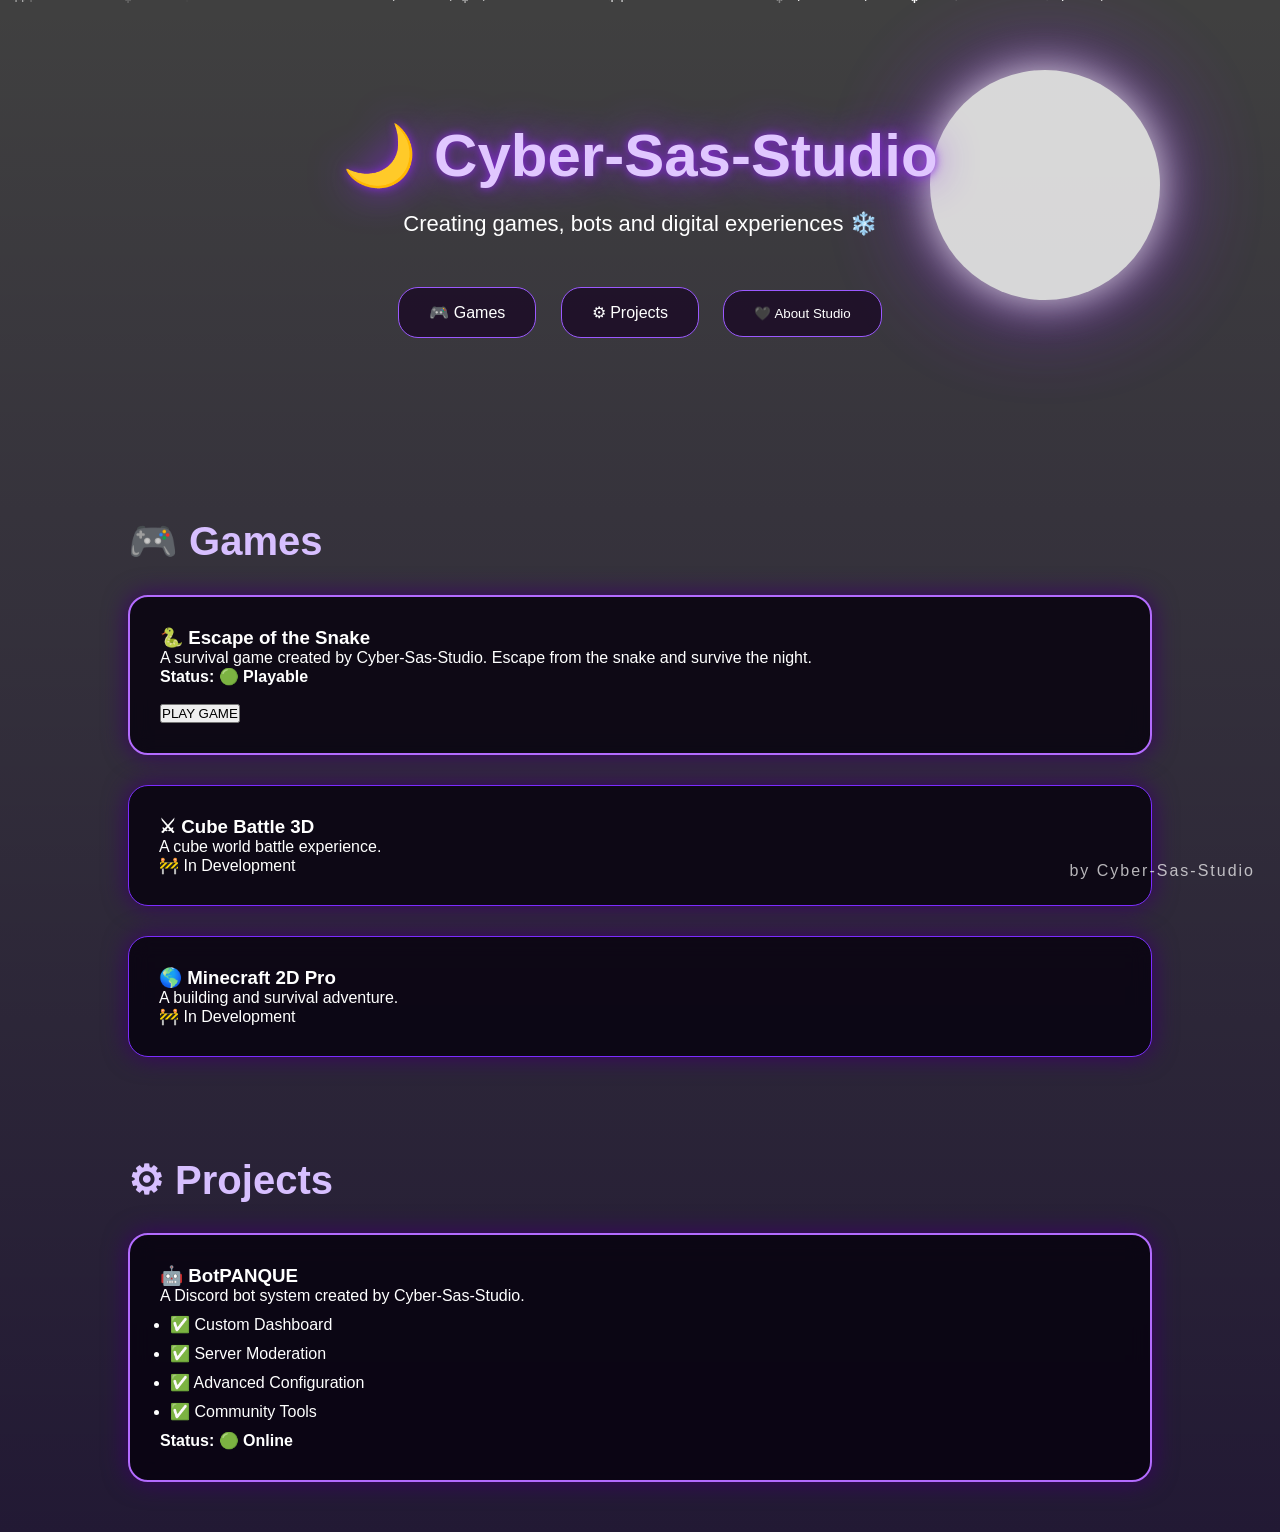
==== index.html @ 608f8f17 "Cyber-Sas-Studio initial release" ====
<!DOCTYPE html>
<html lang="en">

<head>

<meta charset="UTF-8">
<meta name="viewport" content="width=device-width, initial-scale=1.0">

<title>Cyber-Sas-Studio</title>

<link rel="stylesheet" href="style.css">

</head>


<body>


<div class="snow"></div>


<header>

<h1>🌙 Cyber-Sas-Studio</h1>

<p>
Creating games, bots and digital experiences ❄️
</p>


<nav>

<a href="#games">🎮 Games</a>

<a href="#projects">⚙ Projects</a>

<button id="aboutBtn">
🖤 About Studio
</button>

</nav>


</header>



<section id="games">

<h2>🎮 Games</h2>


<div class="card featured">

<h3>🐍 Escape of the Snake</h3>

<p>
A survival game created by Cyber-Sas-Studio.
Escape from the snake and survive the night.
</p>

<strong>
Status: 🟢 Playable
</strong>


<br><br>


<a href="games/escape-of-the-snake/index.html">

<button>
PLAY GAME
</button>

</a>


</div>



<div class="card">

<h3>⚔ Cube Battle 3D</h3>

<p>
A cube world battle experience.
</p>

<span>🚧 In Development</span>

</div>



<div class="card">

<h3>🌎 Minecraft 2D Pro</h3>

<p>
A building and survival adventure.
</p>

<span>🚧 In Development</span>

</div>


</section>




<section id="projects">

<h2>⚙ Projects</h2>


<div class="card featured">


<h3>🤖 BotPANQUE</h3>


<p>
A Discord bot system created by Cyber-Sas-Studio.
</p>


<ul>

<li>✅ Custom Dashboard</li>

<li>✅ Server Moderation</li>

<li>✅ Advanced Configuration</li>

<li>✅ Community Tools</li>

</ul>


<strong>
Status: 🟢 Online
</strong>


</div>


</section>





<!-- ABOUT WINDOW -->

<div class="about-box" id="aboutBox">


<div class="about-content">


<h2>🖤 About Cyber-Sas-Studio</h2>


<p>
In the silence of the digital world, new ideas are born.
</p>


<p>
Cyber-Sas-Studio is an independent creative studio focused on creating games, Discord bots and unique digital experiences.
</p>


<p>
We transform ideas into reality through creativity, programming and technology.
</p>


<p>
From small experiments to ambitious projects, every creation is part of our journey.
</p>


<p>
We are constantly building new worlds, developing new tools and exploring new possibilities.
</p>


<h3>
⚡ From the shadows, we create.
</h3>


<button id="closeAbout">
CLOSE
</button>


</div>


</div>




<footer>

by Cyber-Sas-Studio

</footer>



<script src="script.js"></script>


</body>

</html>
---- style.css ----
*{

margin:0;
padding:0;
box-sizing:border-box;
font-family:Arial,sans-serif;

}


body{

min-height:100vh;

color:white;

background:

linear-gradient(
rgba(0,0,0,.75),
rgba(10,0,30,.9)
),

url("https://images.unsplash.com/photo-1470770841072-f978cf4d019e")

center/cover fixed;


overflow-x:hidden;

}




body::before{


content:"";

position:fixed;


width:230px;

height:230px;


background:white;

border-radius:50%;


top:70px;

right:120px;


box-shadow:

0 0 40px white,

0 0 100px #8a2be2;


opacity:.8;


z-index:-1;


}




header{

text-align:center;

padding:120px 20px;

}



header h1{


font-size:60px;

color:#e0c7ff;


text-shadow:

0 0 10px #8a2be2,

0 0 40px #8a2be2;


}



header p{

font-size:22px;

margin-top:20px;

}




nav{

margin-top:40px;

}



nav a,
nav button{


color:white;

text-decoration:none;


padding:15px 30px;


margin:10px;


border:1px solid #9b59ff;


border-radius:20px;


background:#140020aa;


display:inline-block;


cursor:pointer;


transition:.3s;


}



nav a:hover,
nav button:hover{


background:#8a2be2;

box-shadow:0 0 25px #8a2be2;


}





section{

padding:50px 10%;

}



h2{

font-size:40px;

color:#d7bfff;

}




.card{


margin-top:30px;


padding:30px;


background:#05000dcc;


border:1px solid #7b2cff;


border-radius:20px;


box-shadow:

0 0 25px #3b0066;


backdrop-filter:blur(10px);


}



.featured{


border:2px solid #b36bff;


}



li{

margin:10px;

}




footer{


position:fixed;


bottom:20px;


right:25px;


color:white;


opacity:.7;


letter-spacing:2px;


}




/* SNOW */

.snow span{


position:fixed;

top:-20px;

color:white;


animation:fall linear infinite;


}



@keyframes fall{


from{

transform:translateY(-50px);

}


to{

transform:translateY(110vh);

}


}





/* ABOUT POPUP */


.about-box{


position:fixed;


top:0;

left:0;


width:100%;

height:100%;


background:rgba(0,0,0,.75);


backdrop-filter:blur(8px);


display:none;


align-items:center;


justify-content:center;


z-index:20;


}




.about-content{


width:80%;

max-width:700px;


background:#080010ee;


border:2px solid #9b59ff;


border-radius:25px;


padding:40px;


box-shadow:

0 0 50px #8a2be2;


animation:appear .5s;


}




.about-content p{


margin:15px 0;

line-height:1.6;


}




.about-content h3{


color:#d7bfff;

margin-top:20px;


}



#closeAbout{


margin-top:25px;


padding:12px 30px;


background:#8a2be2;


color:white;


border:none;


border-radius:15px;


cursor:pointer;


}



@keyframes appear{


from{

transform:scale(.7);

opacity:0;

}


to{

transform:scale(1);

opacity:1;

}


}
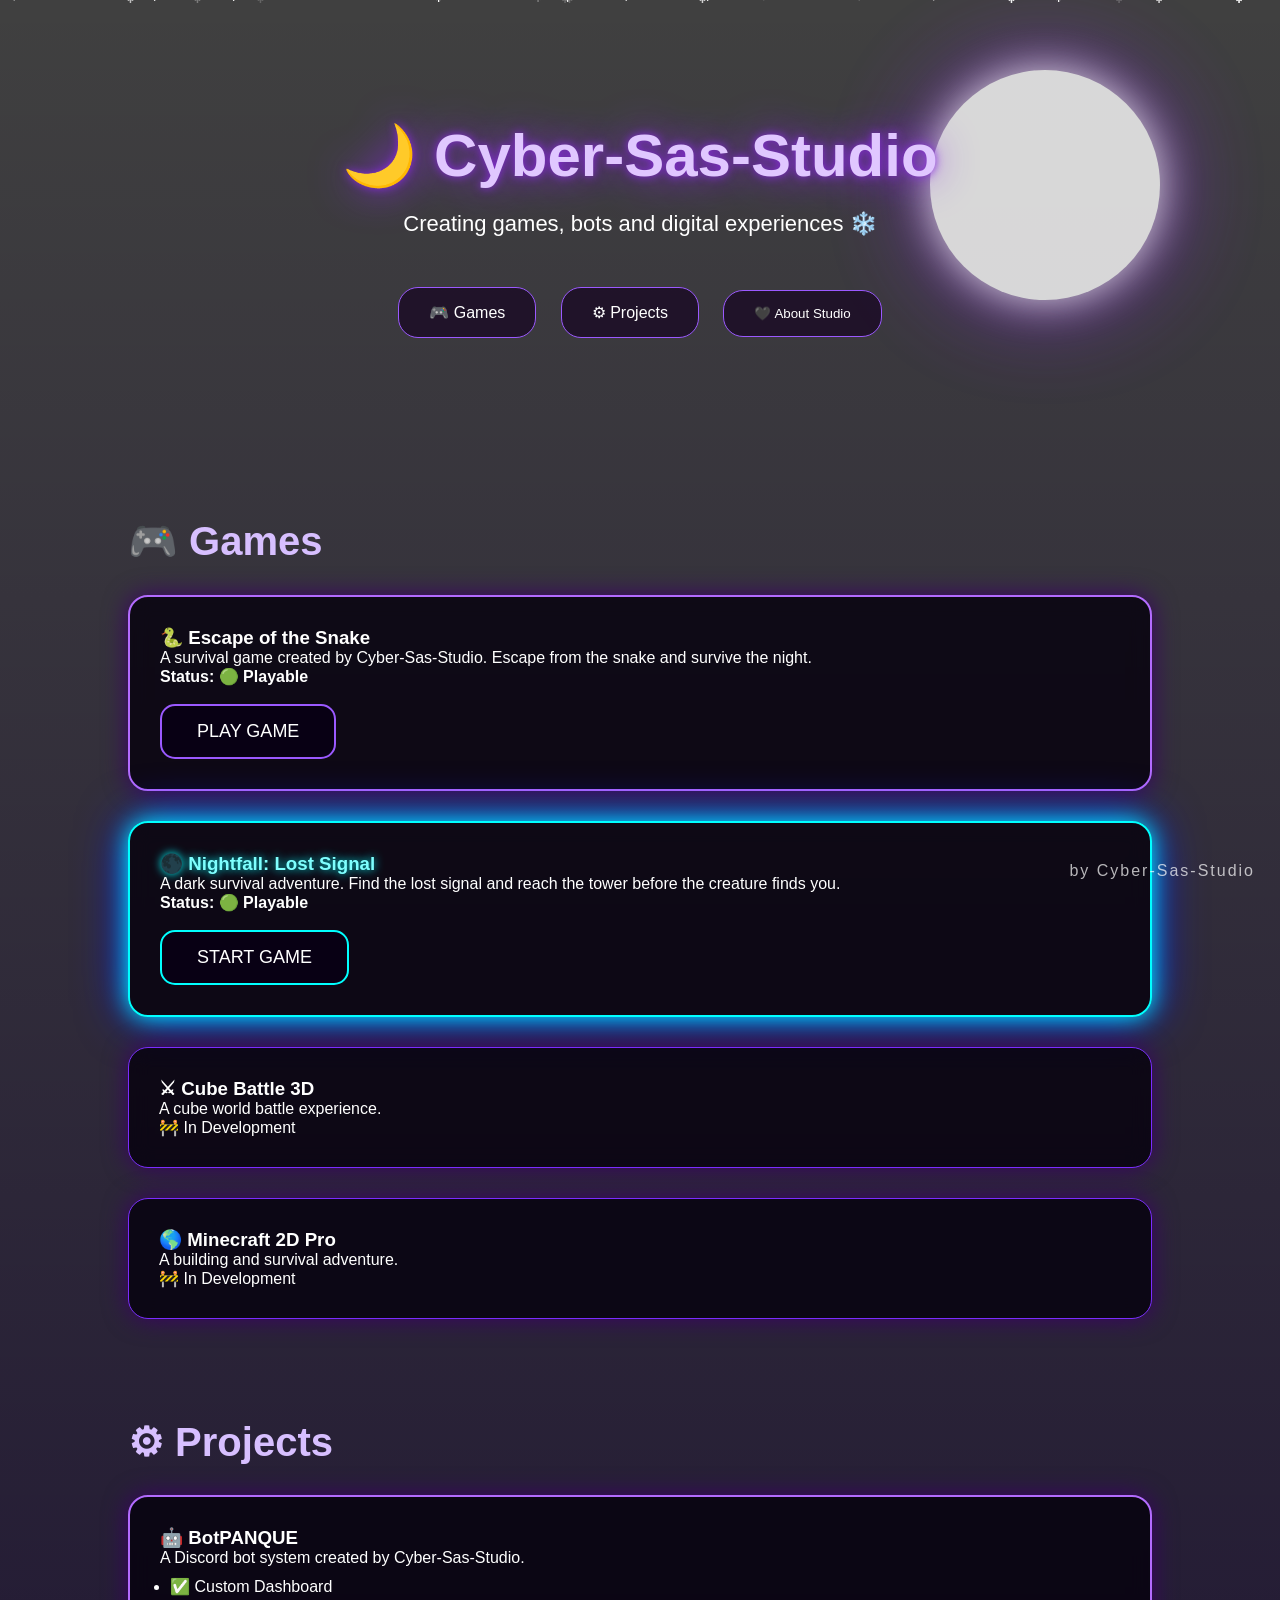
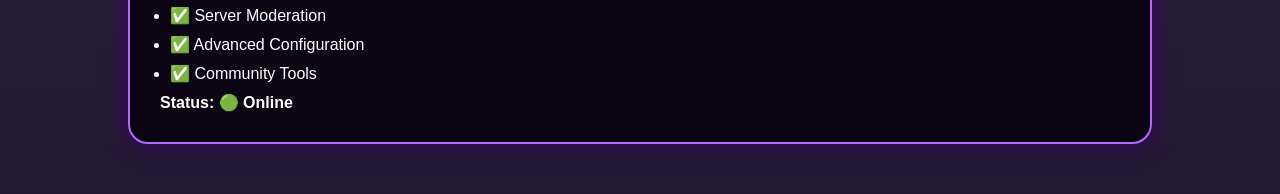
==== commit 5c96f345: "Added Nightfall Lost Signal game" ====
--- a/index.html
+++ b/index.html
@@ -45,10 +45,15 @@
 
 
 
+
+
 <section id="games">
 
 <h2>🎮 Games</h2>
 
+
+
+<!-- ESCAPE OF THE SNAKE -->
 
 <div class="card featured">
 
@@ -58,6 +63,7 @@
 A survival game created by Cyber-Sas-Studio.
 Escape from the snake and survive the night.
 </p>
+
 
 <strong>
 Status: 🟢 Playable
@@ -80,6 +86,47 @@
 
 
 
+
+
+<!-- NIGHTFALL -->
+
+<div class="card featured nightfall">
+
+<h3>🌑 Nightfall: Lost Signal</h3>
+
+
+<p>
+A dark survival adventure.
+Find the lost signal and reach the tower before the creature finds you.
+</p>
+
+
+<strong>
+Status: 🟢 Playable
+</strong>
+
+
+<br><br>
+
+
+<a href="games/nightfall-lost-signal/index.html">
+
+<button>
+START GAME
+</button>
+
+</a>
+
+
+</div>
+
+
+
+
+
+
+<!-- CUBE BATTLE -->
+
 <div class="card">
 
 <h3>⚔ Cube Battle 3D</h3>
@@ -88,11 +135,17 @@
 A cube world battle experience.
 </p>
 
-<span>🚧 In Development</span>
-
-</div>
-
-
+<span>
+🚧 In Development
+</span>
+
+</div>
+
+
+
+
+
+<!-- MINECRAFT 2D -->
 
 <div class="card">
 
@@ -102,9 +155,12 @@
 A building and survival adventure.
 </p>
 
-<span>🚧 In Development</span>
-
-</div>
+<span>
+🚧 In Development
+</span>
+
+</div>
+
 
 
 </section>
@@ -112,9 +168,14 @@
 
 
 
+
+
+
 <section id="projects">
 
+
 <h2>⚙ Projects</h2>
+
 
 
 <div class="card featured">
@@ -149,21 +210,28 @@
 </div>
 
 
+
 </section>
 
 
 
 
 
+
+
 <!-- ABOUT WINDOW -->
 
+
 <div class="about-box" id="aboutBox">
 
 
 <div class="about-content">
 
 
-<h2>🖤 About Cyber-Sas-Studio</h2>
+<h2>
+🖤 About Cyber-Sas-Studio
+</h2>
+
 
 
 <p>
@@ -171,24 +239,29 @@
 </p>
 
 
+
 <p>
 Cyber-Sas-Studio is an independent creative studio focused on creating games, Discord bots and unique digital experiences.
 </p>
 
 
+
 <p>
 We transform ideas into reality through creativity, programming and technology.
 </p>
 
 
+
 <p>
 From small experiments to ambitious projects, every creation is part of our journey.
 </p>
 
 
+
 <p>
 We are constantly building new worlds, developing new tools and exploring new possibilities.
 </p>
+
 
 
 <h3>
@@ -196,15 +269,19 @@
 </h3>
 
 
+
 <button id="closeAbout">
 CLOSE
 </button>
 
 
-</div>
-
-
-</div>
+
+</div>
+
+
+</div>
+
+
 
 
 
@@ -217,9 +294,11 @@
 
 
 
+
 <script src="script.js"></script>
 
 
+
 </body>
 
 </html>
--- a/style.css
+++ b/style.css
@@ -460,4 +460,144 @@
 
 
 }
-
+/* NIGHTFALL CARD 🌑 */
+
+.nightfall{
+
+    border:2px solid #00ffff;
+
+    box-shadow:
+
+    0 0 25px #00ffff,
+
+    0 0 50px #001aff;
+
+}
+
+
+
+.nightfall h3{
+
+    color:#7fffff;
+
+    text-shadow:
+
+    0 0 10px cyan;
+
+}
+
+
+
+/* GAME BUTTONS 🎮 */
+
+.card button{
+
+
+    padding:15px 35px;
+
+
+    background:#080014;
+
+
+    color:white;
+
+
+    border:2px solid #9b59ff;
+
+
+    border-radius:15px;
+
+
+    cursor:pointer;
+
+
+    font-size:18px;
+
+
+    transition:.3s;
+
+
+}
+
+
+
+.card button:hover{
+
+
+    background:#9b59ff;
+
+
+    color:white;
+
+
+    box-shadow:
+
+    0 0 25px #9b59ff;
+
+
+    transform:scale(1.05);
+
+
+}
+
+
+
+/* NIGHTFALL BUTTON */
+
+.nightfall button{
+
+
+    border-color:#00ffff;
+
+
+}
+
+
+
+.nightfall button:hover{
+
+
+    background:#00ffff;
+
+
+    color:black;
+
+
+    box-shadow:
+
+    0 0 30px cyan;
+
+
+}
+
+
+
+/* MOBILE 📱 */
+
+@media(max-width:700px){
+
+
+header h1{
+
+font-size:40px;
+
+}
+
+
+
+section{
+
+padding:40px 5%;
+
+}
+
+
+.card{
+
+padding:20px;
+
+}
+
+
+
+}
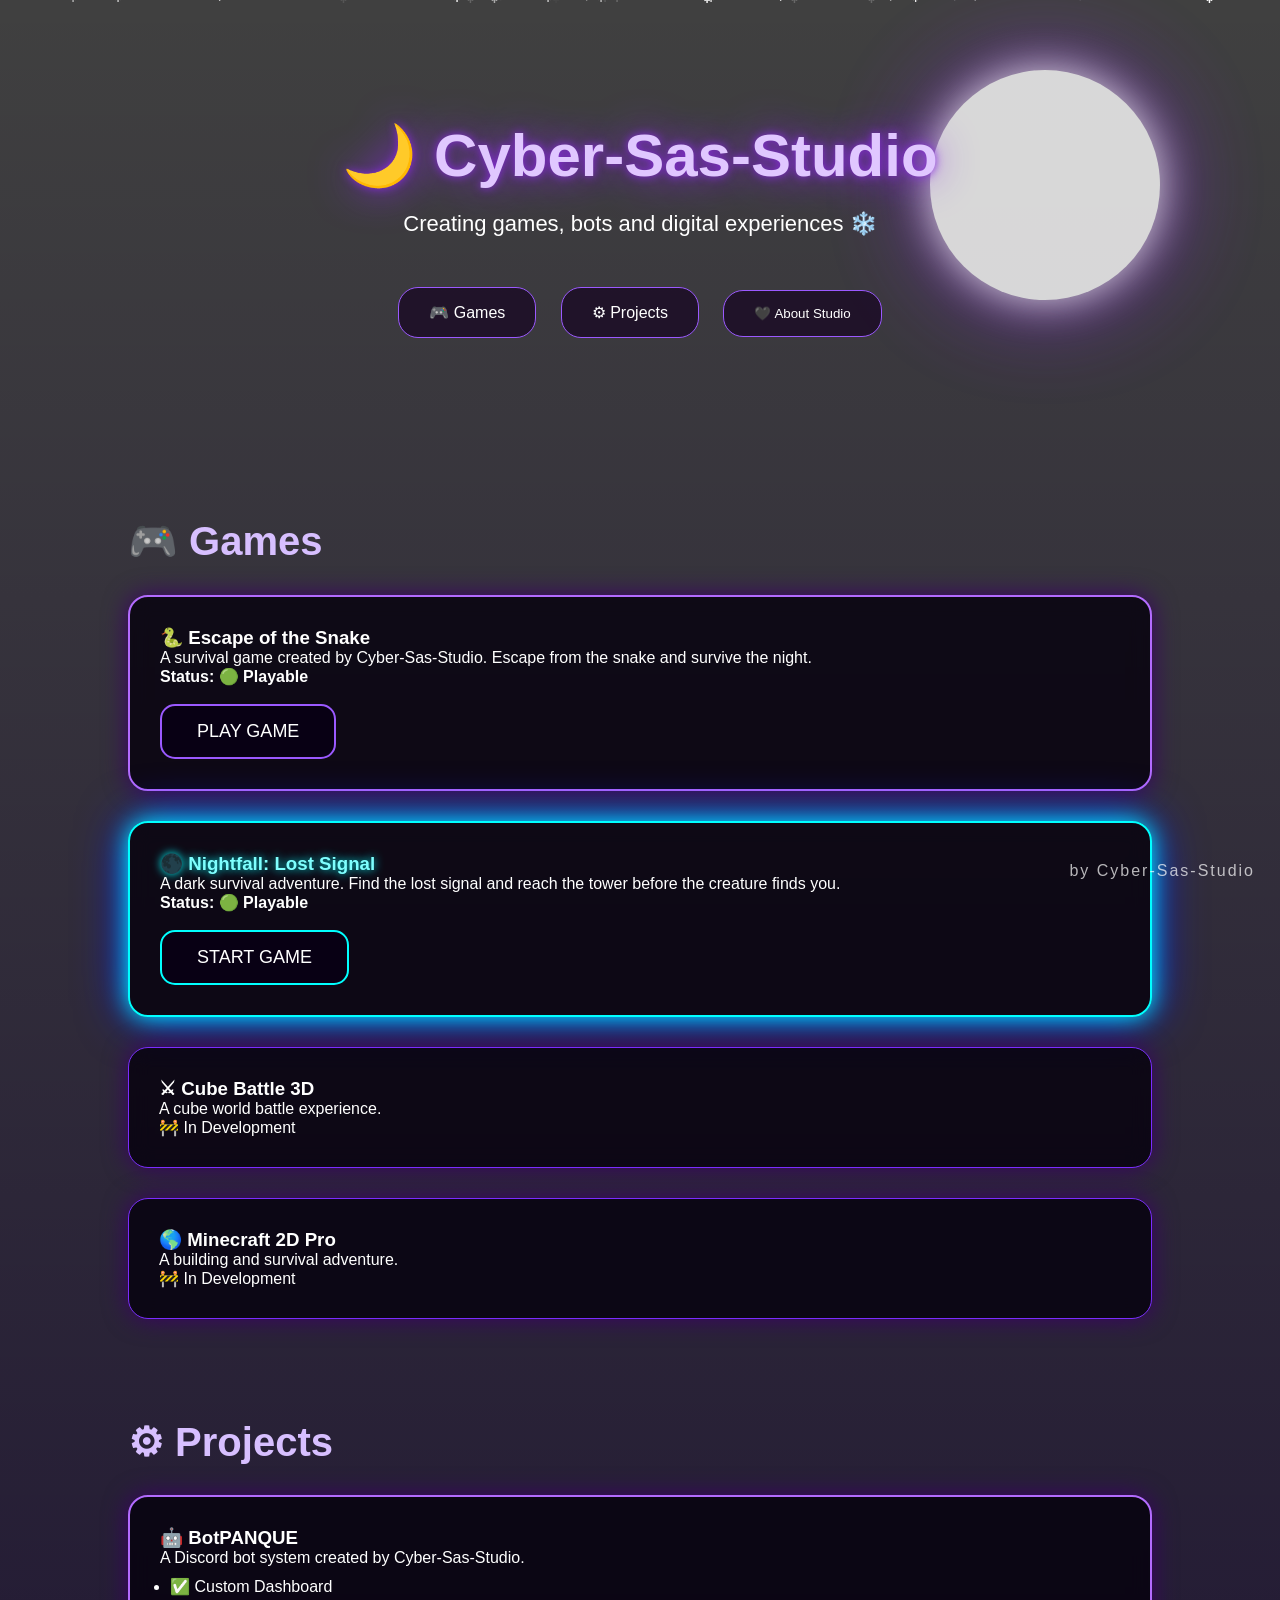
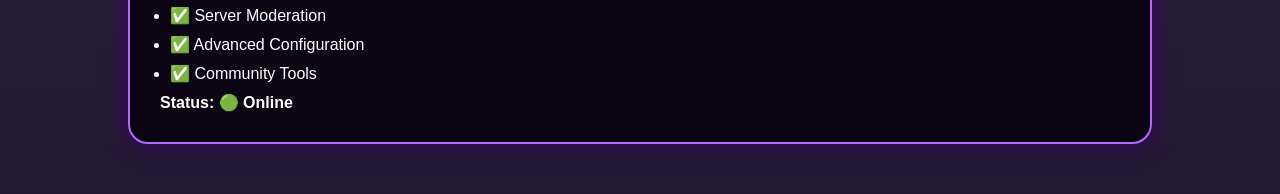
==== commit bc9d4178: "Added website favicon" ====
--- a/index.html
+++ b/index.html
@@ -7,6 +7,8 @@
 <meta name="viewport" content="width=device-width, initial-scale=1.0">
 
 <title>Cyber-Sas-Studio</title>
+
+<link rel="icon" type="image/png" href="favicon.png">
 
 <link rel="stylesheet" href="style.css">
 
